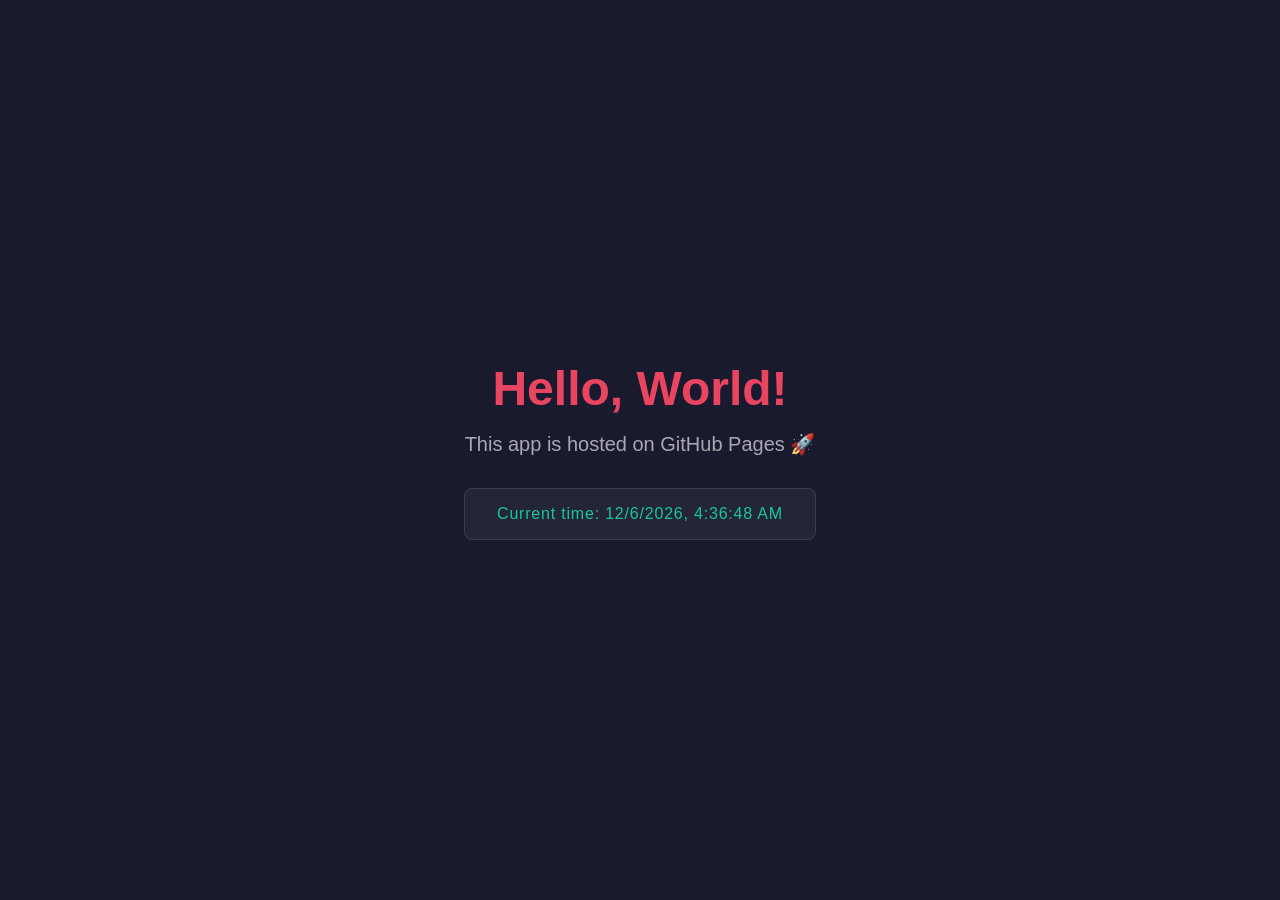
==== index.html @ 798f4130 "Initial commit: demo web app Made-with: Cursor" ====
<!DOCTYPE html>
<html lang="en">
<head>
    <meta charset="UTF-8">
    <meta name="viewport" content="width=device-width, initial-scale=1.0">
    <title>My Demo App</title>
    <link rel="stylesheet" href="css/style.css">
</head>
<body>
    <div class="container">
        <h1>Hello, World!</h1>
        <p class="subtitle">This app is hosted on GitHub Pages 🚀</p>
        <div id="app"></div>
    </div>
    <script src="js/app.js"></script>
</body>
</html>
---- css/style.css ----
*, *::before, *::after {
    box-sizing: border-box;
    margin: 0;
    padding: 0;
}

body {
    font-family: Arial, sans-serif;
    display: flex;
    flex-direction: column;
    align-items: center;
    justify-content: center;
    min-height: 100vh;
    background: #1a1a2e;
    color: #eee;
}

.container {
    text-align: center;
    padding: 2rem;
}

h1 {
    font-size: 3rem;
    color: #e94560;
    margin-bottom: 1rem;
}

.subtitle {
    font-size: 1.25rem;
    color: #a8a8b3;
    margin-bottom: 2rem;
}

#app {
    background: rgba(255, 255, 255, 0.05);
    border: 1px solid rgba(255, 255, 255, 0.1);
    border-radius: 8px;
    padding: 1rem 2rem;
    font-size: 1rem;
    color: #16c79a;
    letter-spacing: 0.05em;
}
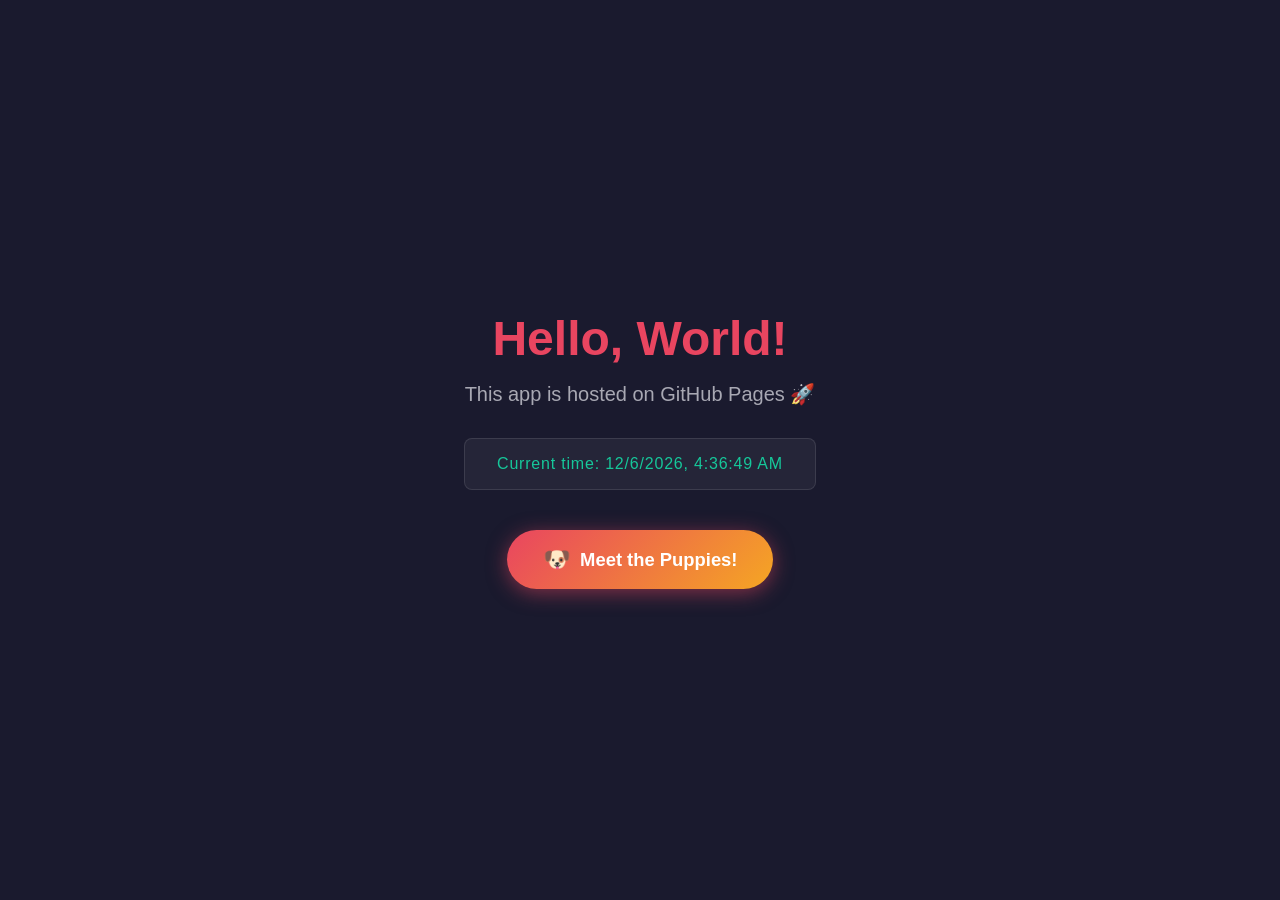
==== commit 879e31b1: "Add puppy gallery page with fancy navigation button Made-with: Cursor" ====
--- a/index.html
+++ b/index.html
@@ -11,6 +11,11 @@
         <h1>Hello, World!</h1>
         <p class="subtitle">This app is hosted on GitHub Pages 🚀</p>
         <div id="app"></div>
+        <a href="puppies.html" class="btn-puppies">
+            <span class="btn-icon">🐶</span>
+            <span class="btn-text">Meet the Puppies!</span>
+            <span class="btn-shine"></span>
+        </a>
     </div>
     <script src="js/app.js"></script>
 </body>
--- a/css/style.css
+++ b/css/style.css
@@ -15,6 +15,7 @@
     color: #eee;
 }
 
+/* ── Shared container ── */
 .container {
     text-align: center;
     padding: 2rem;
@@ -40,4 +41,194 @@
     font-size: 1rem;
     color: #16c79a;
     letter-spacing: 0.05em;
-}
+    margin-bottom: 2.5rem;
+}
+
+/* ── Fancy "Meet the Puppies" button ── */
+.btn-puppies {
+    position: relative;
+    display: inline-flex;
+    align-items: center;
+    gap: 0.6rem;
+    padding: 1rem 2.2rem;
+    font-size: 1.15rem;
+    font-weight: bold;
+    text-decoration: none;
+    color: #fff;
+    background: linear-gradient(135deg, #e94560 0%, #f5a623 100%);
+    border-radius: 50px;
+    overflow: hidden;
+    box-shadow: 0 4px 20px rgba(233, 69, 96, 0.5);
+    transition: transform 0.2s ease, box-shadow 0.2s ease;
+}
+
+.btn-puppies:hover {
+    transform: translateY(-3px) scale(1.04);
+    box-shadow: 0 8px 30px rgba(233, 69, 96, 0.7);
+}
+
+.btn-puppies:active {
+    transform: translateY(0) scale(0.98);
+}
+
+.btn-icon {
+    font-size: 1.4rem;
+    animation: wag 1s infinite alternate ease-in-out;
+}
+
+@keyframes wag {
+    from { transform: rotate(-15deg); }
+    to   { transform: rotate(15deg); }
+}
+
+/* Shine sweep effect */
+.btn-shine {
+    position: absolute;
+    top: 0; left: -75%;
+    width: 50%;
+    height: 100%;
+    background: linear-gradient(
+        120deg,
+        transparent 0%,
+        rgba(255,255,255,0.35) 50%,
+        transparent 100%
+    );
+    animation: shine 2.5s infinite;
+}
+
+@keyframes shine {
+    0%   { left: -75%; }
+    60%  { left: 125%; }
+    100% { left: 125%; }
+}
+
+/* ── Puppies page ── */
+.container--puppies {
+    max-width: 1100px;
+    width: 100%;
+    padding: 2rem 1rem;
+}
+
+.puppies-title {
+    font-size: 2.5rem;
+}
+
+/* Gallery grid */
+.gallery {
+    display: grid;
+    grid-template-columns: repeat(3, 1fr);
+    gap: 1rem;
+    margin: 2rem 0;
+}
+
+@media (max-width: 700px) {
+    .gallery { grid-template-columns: repeat(2, 1fr); }
+}
+
+@media (max-width: 440px) {
+    .gallery { grid-template-columns: 1fr; }
+}
+
+.puppy-card {
+    border-radius: 12px;
+    overflow: hidden;
+    background: rgba(255,255,255,0.05);
+    box-shadow: 0 4px 16px rgba(0,0,0,0.4);
+    animation: pop-in 0.4s ease both;
+    transition: transform 0.2s ease, box-shadow 0.2s ease;
+}
+
+.puppy-card:hover {
+    transform: scale(1.03);
+    box-shadow: 0 8px 28px rgba(0,0,0,0.55);
+}
+
+.puppy-card img {
+    width: 100%;
+    height: 220px;
+    object-fit: cover;
+    display: block;
+}
+
+@keyframes pop-in {
+    from { opacity: 0; transform: scale(0.85); }
+    to   { opacity: 1; transform: scale(1); }
+}
+
+/* Loading state */
+.loading {
+    grid-column: 1 / -1;
+    display: flex;
+    flex-direction: column;
+    align-items: center;
+    gap: 1rem;
+    padding: 3rem;
+    color: #a8a8b3;
+}
+
+.spinner {
+    width: 48px;
+    height: 48px;
+    border: 4px solid rgba(255,255,255,0.1);
+    border-top-color: #e94560;
+    border-radius: 50%;
+    animation: spin 0.8s linear infinite;
+}
+
+@keyframes spin {
+    to { transform: rotate(360deg); }
+}
+
+.error {
+    grid-column: 1 / -1;
+    color: #e94560;
+    font-size: 1.1rem;
+    padding: 2rem;
+}
+
+/* Reload button */
+.btn-reload {
+    display: inline-flex;
+    align-items: center;
+    gap: 0.5rem;
+    padding: 0.75rem 1.8rem;
+    font-size: 1rem;
+    font-weight: bold;
+    color: #fff;
+    background: linear-gradient(135deg, #16c79a, #0a8f6e);
+    border: none;
+    border-radius: 50px;
+    cursor: pointer;
+    box-shadow: 0 4px 16px rgba(22, 199, 154, 0.4);
+    transition: transform 0.2s ease, box-shadow 0.2s ease;
+    margin-bottom: 1.2rem;
+}
+
+.btn-reload:hover:not(:disabled) {
+    transform: translateY(-2px) scale(1.04);
+    box-shadow: 0 6px 22px rgba(22, 199, 154, 0.6);
+}
+
+.btn-reload:disabled {
+    opacity: 0.5;
+    cursor: not-allowed;
+}
+
+/* Back button */
+.btn-back {
+    display: inline-block;
+    padding: 0.65rem 1.6rem;
+    font-size: 0.95rem;
+    text-decoration: none;
+    color: #a8a8b3;
+    border: 1px solid rgba(255,255,255,0.15);
+    border-radius: 50px;
+    transition: color 0.2s ease, border-color 0.2s ease, background 0.2s ease;
+    margin-left: 0.8rem;
+}
+
+.btn-back:hover {
+    color: #fff;
+    border-color: rgba(255,255,255,0.4);
+    background: rgba(255,255,255,0.07);
+}
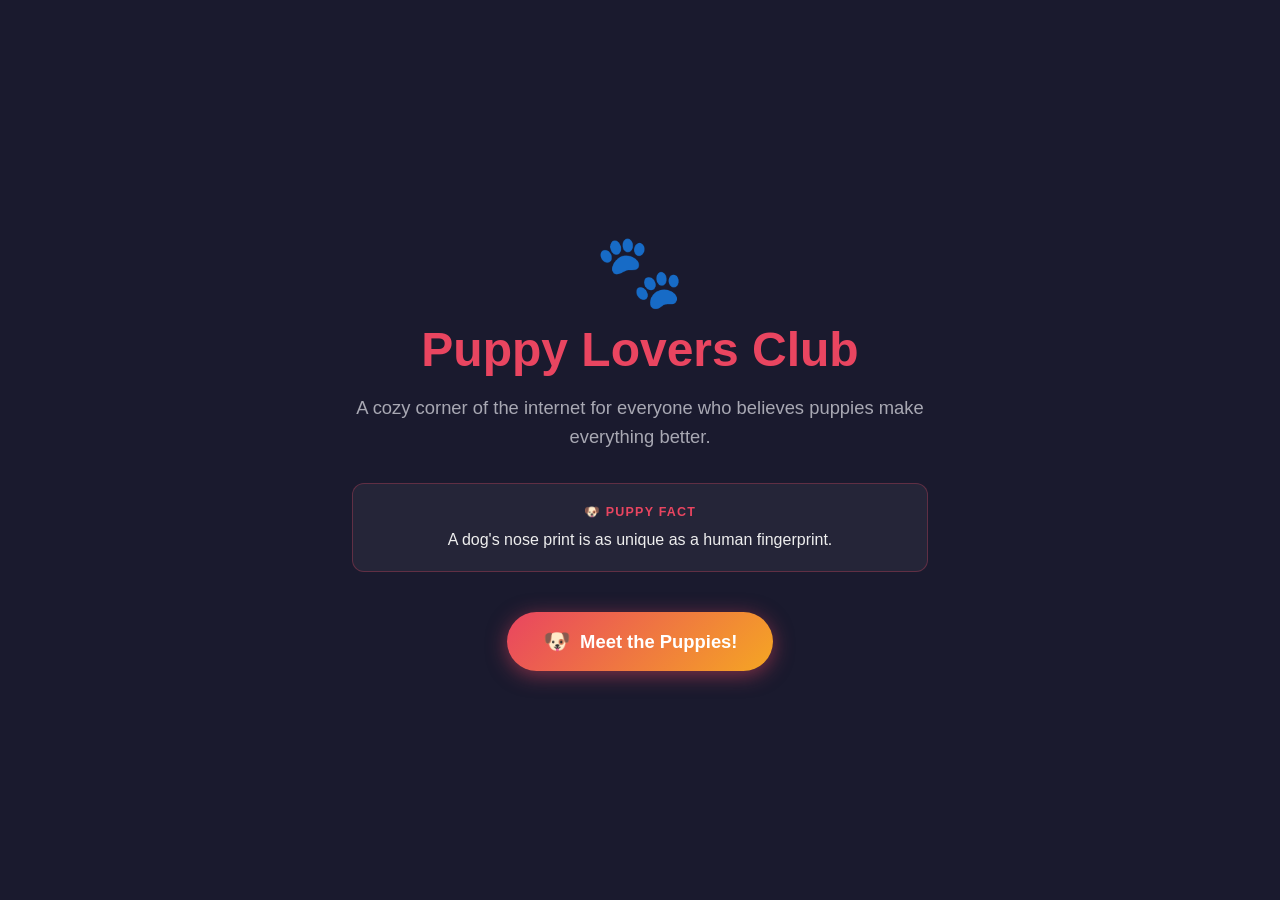
==== commit 877ee46e: "Rebrand to Puppy Lovers Club - new home page theme Made-with: Cursor" ====
--- a/index.html
+++ b/index.html
@@ -3,14 +3,20 @@
 <head>
     <meta charset="UTF-8">
     <meta name="viewport" content="width=device-width, initial-scale=1.0">
-    <title>My Demo App</title>
+    <title>Puppy Lovers Club 🐾</title>
     <link rel="stylesheet" href="css/style.css">
 </head>
 <body>
     <div class="container">
-        <h1>Hello, World!</h1>
-        <p class="subtitle">This app is hosted on GitHub Pages 🚀</p>
-        <div id="app"></div>
+        <div class="hero-icon">🐾</div>
+        <h1>Puppy Lovers Club</h1>
+        <p class="subtitle">A cozy corner of the internet for everyone who believes puppies make everything better.</p>
+
+        <div class="fact-box" id="fact-box">
+            <span class="fact-label">🐶 Puppy Fact</span>
+            <p id="fact-text"></p>
+        </div>
+
         <a href="puppies.html" class="btn-puppies">
             <span class="btn-icon">🐶</span>
             <span class="btn-text">Meet the Puppies!</span>
--- a/css/style.css
+++ b/css/style.css
@@ -19,6 +19,18 @@
 .container {
     text-align: center;
     padding: 2rem;
+    max-width: 640px;
+}
+
+.hero-icon {
+    font-size: 4.5rem;
+    margin-bottom: 0.5rem;
+    animation: bounce 2s infinite ease-in-out;
+}
+
+@keyframes bounce {
+    0%, 100% { transform: translateY(0); }
+    50%       { transform: translateY(-12px); }
 }
 
 h1 {
@@ -28,20 +40,42 @@
 }
 
 .subtitle {
-    font-size: 1.25rem;
+    font-size: 1.15rem;
     color: #a8a8b3;
     margin-bottom: 2rem;
-}
-
-#app {
+    line-height: 1.6;
+}
+
+/* Puppy fact box */
+.fact-box {
     background: rgba(255, 255, 255, 0.05);
-    border: 1px solid rgba(255, 255, 255, 0.1);
-    border-radius: 8px;
-    padding: 1rem 2rem;
+    border: 1px solid rgba(233, 69, 96, 0.3);
+    border-radius: 12px;
+    padding: 1.2rem 1.8rem;
+    margin-bottom: 2.5rem;
+    cursor: pointer;
+    transition: border-color 0.2s ease, background 0.2s ease;
+}
+
+.fact-box:hover {
+    border-color: rgba(233, 69, 96, 0.7);
+    background: rgba(255, 255, 255, 0.08);
+}
+
+.fact-label {
+    display: block;
+    font-size: 0.78rem;
+    text-transform: uppercase;
+    letter-spacing: 0.1em;
+    color: #e94560;
+    margin-bottom: 0.5rem;
+    font-weight: bold;
+}
+
+.fact-box p {
     font-size: 1rem;
-    color: #16c79a;
-    letter-spacing: 0.05em;
-    margin-bottom: 2.5rem;
+    color: #eee;
+    line-height: 1.6;
 }
 
 /* ── Fancy "Meet the Puppies" button ── */
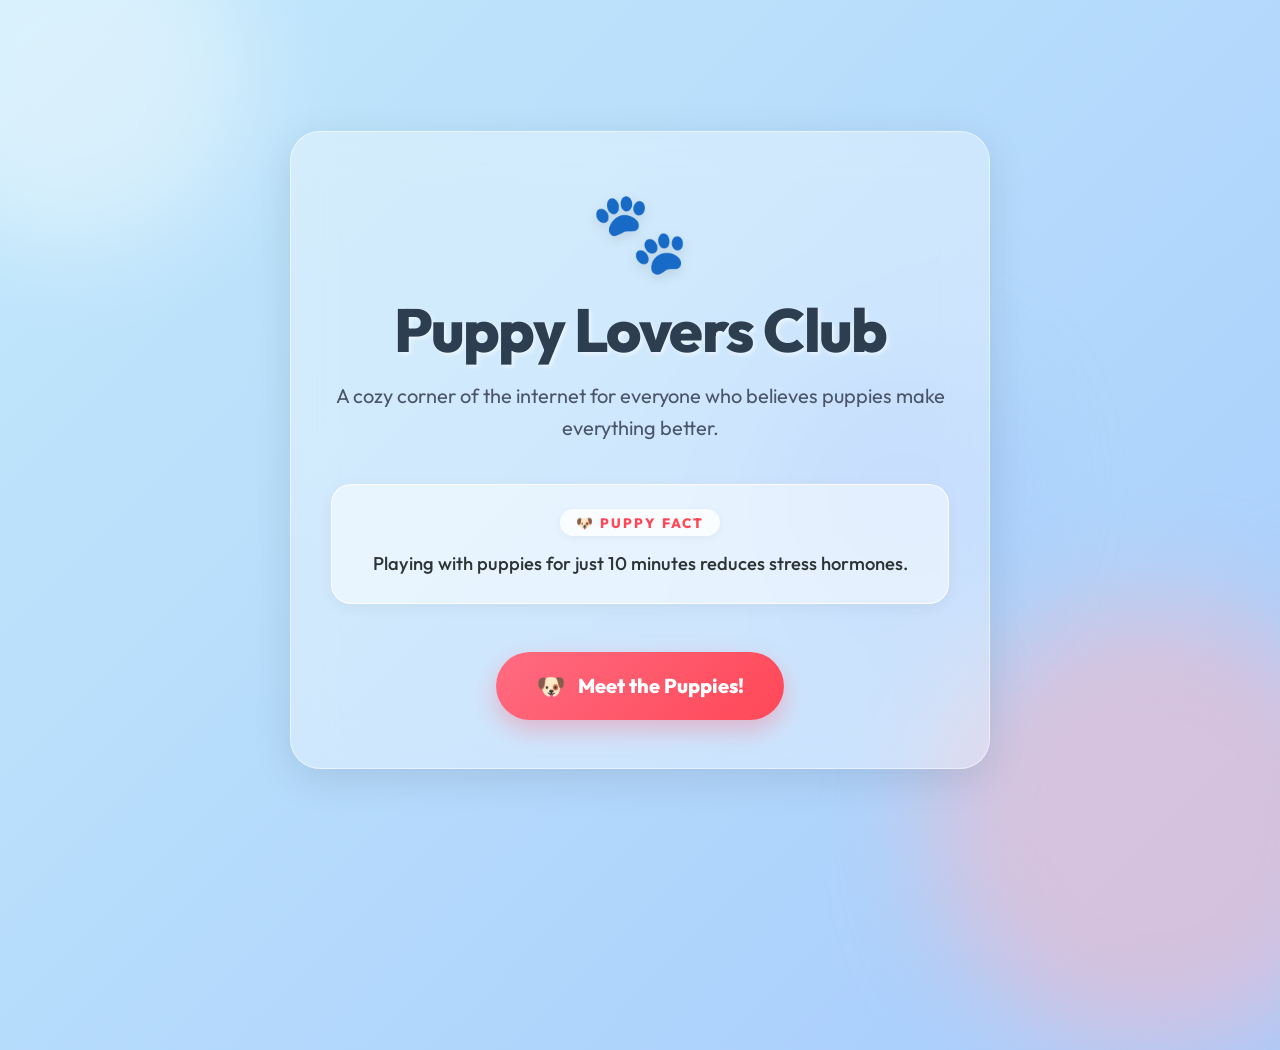
==== commit 8600257c: "Redesign pages with a modern glassmorphism UI Made-with: Cursor" ====
--- a/index.html
+++ b/index.html
@@ -7,6 +7,10 @@
     <link rel="stylesheet" href="css/style.css">
 </head>
 <body>
+    <div class="bg-shape shape1"></div>
+    <div class="bg-shape shape2"></div>
+    <div class="bg-shape shape3"></div>
+
     <div class="container">
         <div class="hero-icon">🐾</div>
         <h1>Puppy Lovers Club</h1>
@@ -25,4 +29,4 @@
     </div>
     <script src="js/app.js"></script>
 </body>
-</html>
+</html>
--- a/css/style.css
+++ b/css/style.css
@@ -1,3 +1,5 @@
+@import url('https://fonts.googleapis.com/css2?family=Outfit:wght@300;400;600;800&display=swap');
+
 *, *::before, *::after {
     box-sizing: border-box;
     margin: 0;
@@ -5,77 +7,144 @@
 }
 
 body {
-    font-family: Arial, sans-serif;
+    font-family: 'Outfit', sans-serif;
     display: flex;
     flex-direction: column;
     align-items: center;
     justify-content: center;
     min-height: 100vh;
-    background: #1a1a2e;
-    color: #eee;
+    background: linear-gradient(-45deg, #ff9a9e, #fecfef, #a1c4fd, #c2e9fb);
+    background-size: 400% 400%;
+    animation: gradientBG 15s ease infinite;
+    color: #333;
+    overflow-x: hidden;
+    position: relative;
+}
+
+@keyframes gradientBG {
+    0% { background-position: 0% 50%; }
+    50% { background-position: 100% 50%; }
+    100% { background-position: 0% 50%; }
+}
+
+/* Background floating shapes */
+.bg-shape {
+    position: absolute;
+    border-radius: 50%;
+    background: rgba(255, 255, 255, 0.4);
+    filter: blur(50px);
+    z-index: -1;
+    animation: float 10s infinite ease-in-out;
+}
+.shape1 { width: 350px; height: 350px; top: -100px; left: -100px; animation-delay: 0s; }
+.shape2 { width: 450px; height: 450px; bottom: -150px; right: -100px; animation-delay: -5s; background: rgba(255, 182, 193, 0.5); }
+.shape3 { width: 250px; height: 250px; top: 40%; left: 60%; animation-delay: -2s; background: rgba(161, 196, 253, 0.5); }
+
+@keyframes float {
+    0%, 100% { transform: translateY(0) scale(1); }
+    50% { transform: translateY(-30px) scale(1.05); }
 }
 
 /* ── Shared container ── */
 .container {
     text-align: center;
-    padding: 2rem;
-    max-width: 640px;
+    padding: 3rem 2.5rem;
+    max-width: 700px;
+    background: rgba(255, 255, 255, 0.35);
+    backdrop-filter: blur(20px);
+    -webkit-backdrop-filter: blur(20px);
+    border: 1px solid rgba(255, 255, 255, 0.5);
+    border-radius: 30px;
+    box-shadow: 0 10px 40px rgba(0, 0, 0, 0.1);
+    z-index: 10;
+    margin: 2rem;
 }
 
 .hero-icon {
-    font-size: 4.5rem;
-    margin-bottom: 0.5rem;
+    font-size: 5rem;
+    margin-bottom: 1rem;
     animation: bounce 2s infinite ease-in-out;
+    display: inline-block;
+    filter: drop-shadow(0 4px 6px rgba(0,0,0,0.1));
 }
 
 @keyframes bounce {
-    0%, 100% { transform: translateY(0); }
-    50%       { transform: translateY(-12px); }
+    0%, 100% { transform: translateY(0) rotate(0); }
+    50%       { transform: translateY(-15px) rotate(5deg); }
 }
 
 h1 {
-    font-size: 3rem;
-    color: #e94560;
+    font-size: 3.8rem;
+    font-weight: 800;
+    color: #2c3e50;
     margin-bottom: 1rem;
+    letter-spacing: -1.5px;
+    line-height: 1.1;
+    text-shadow: 2px 2px 4px rgba(255,255,255,0.6);
 }
 
 .subtitle {
-    font-size: 1.15rem;
-    color: #a8a8b3;
-    margin-bottom: 2rem;
+    font-size: 1.25rem;
+    color: #4a5568;
+    margin-bottom: 2.5rem;
     line-height: 1.6;
+    font-weight: 400;
 }
 
 /* Puppy fact box */
 .fact-box {
-    background: rgba(255, 255, 255, 0.05);
-    border: 1px solid rgba(233, 69, 96, 0.3);
-    border-radius: 12px;
-    padding: 1.2rem 1.8rem;
-    margin-bottom: 2.5rem;
+    background: rgba(255, 255, 255, 0.5);
+    border: 1px solid rgba(255, 255, 255, 0.8);
+    border-radius: 20px;
+    padding: 1.5rem 2rem;
+    margin-bottom: 3rem;
     cursor: pointer;
-    transition: border-color 0.2s ease, background 0.2s ease;
+    transition: all 0.4s cubic-bezier(0.25, 0.8, 0.25, 1);
+    box-shadow: 0 4px 15px rgba(0,0,0,0.05);
+    position: relative;
+    overflow: hidden;
+}
+
+.fact-box::before {
+    content: '';
+    position: absolute;
+    top: 0; left: -100%;
+    width: 50%;
+    height: 100%;
+    background: linear-gradient(to right, transparent, rgba(255,255,255,0.8), transparent);
+    transform: skewX(-20deg);
+    transition: 0.5s;
 }
 
 .fact-box:hover {
-    border-color: rgba(233, 69, 96, 0.7);
-    background: rgba(255, 255, 255, 0.08);
+    transform: translateY(-5px) scale(1.02);
+    box-shadow: 0 12px 30px rgba(0,0,0,0.1);
+    background: rgba(255, 255, 255, 0.7);
+}
+
+.fact-box:hover::before {
+    left: 150%;
 }
 
 .fact-label {
-    display: block;
-    font-size: 0.78rem;
+    display: inline-block;
+    font-size: 0.85rem;
     text-transform: uppercase;
-    letter-spacing: 0.1em;
-    color: #e94560;
-    margin-bottom: 0.5rem;
-    font-weight: bold;
+    letter-spacing: 0.15em;
+    color: #ff4757;
+    margin-bottom: 0.8rem;
+    font-weight: 800;
+    background: rgba(255,255,255,0.8);
+    padding: 0.3rem 1rem;
+    border-radius: 20px;
+    box-shadow: 0 2px 8px rgba(0,0,0,0.05);
 }
 
 .fact-box p {
-    font-size: 1rem;
-    color: #eee;
+    font-size: 1.15rem;
+    color: #2d3436;
     line-height: 1.6;
+    font-weight: 500;
 }
 
 /* ── Fancy "Meet the Puppies" button ── */
@@ -83,110 +152,130 @@
     position: relative;
     display: inline-flex;
     align-items: center;
-    gap: 0.6rem;
-    padding: 1rem 2.2rem;
-    font-size: 1.15rem;
-    font-weight: bold;
+    justify-content: center;
+    gap: 0.8rem;
+    padding: 1.2rem 2.5rem;
+    font-size: 1.25rem;
+    font-weight: 800;
     text-decoration: none;
     color: #fff;
-    background: linear-gradient(135deg, #e94560 0%, #f5a623 100%);
+    background: linear-gradient(135deg, #ff6b81 0%, #ff4757 100%);
     border-radius: 50px;
     overflow: hidden;
-    box-shadow: 0 4px 20px rgba(233, 69, 96, 0.5);
-    transition: transform 0.2s ease, box-shadow 0.2s ease;
+    box-shadow: 0 10px 25px rgba(255, 107, 129, 0.4);
+    transition: all 0.3s cubic-bezier(0.175, 0.885, 0.32, 1.275);
 }
 
 .btn-puppies:hover {
-    transform: translateY(-3px) scale(1.04);
-    box-shadow: 0 8px 30px rgba(233, 69, 96, 0.7);
+    transform: translateY(-5px) scale(1.05);
+    box-shadow: 0 15px 35px rgba(255, 107, 129, 0.6);
 }
 
 .btn-puppies:active {
-    transform: translateY(0) scale(0.98);
+    transform: translateY(2px) scale(0.98);
 }
 
 .btn-icon {
-    font-size: 1.4rem;
+    font-size: 1.5rem;
     animation: wag 1s infinite alternate ease-in-out;
 }
 
 @keyframes wag {
-    from { transform: rotate(-15deg); }
-    to   { transform: rotate(15deg); }
+    from { transform: rotate(-20deg); }
+    to   { transform: rotate(20deg); }
 }
 
 /* Shine sweep effect */
 .btn-shine {
     position: absolute;
-    top: 0; left: -75%;
+    top: 0; left: -100%;
     width: 50%;
     height: 100%;
     background: linear-gradient(
         120deg,
         transparent 0%,
-        rgba(255,255,255,0.35) 50%,
+        rgba(255,255,255,0.4) 50%,
         transparent 100%
     );
-    animation: shine 2.5s infinite;
+    animation: shine 3s infinite;
 }
 
 @keyframes shine {
-    0%   { left: -75%; }
-    60%  { left: 125%; }
-    100% { left: 125%; }
+    0%   { left: -100%; }
+    20%  { left: 200%; }
+    100% { left: 200%; }
 }
 
 /* ── Puppies page ── */
 .container--puppies {
-    max-width: 1100px;
-    width: 100%;
-    padding: 2rem 1rem;
+    max-width: 1200px;
+    width: 90%;
+    padding: 3rem 2rem;
 }
 
 .puppies-title {
-    font-size: 2.5rem;
+    font-size: 3.5rem;
 }
 
 /* Gallery grid */
 .gallery {
     display: grid;
-    grid-template-columns: repeat(3, 1fr);
-    gap: 1rem;
-    margin: 2rem 0;
-}
-
-@media (max-width: 700px) {
-    .gallery { grid-template-columns: repeat(2, 1fr); }
-}
-
-@media (max-width: 440px) {
-    .gallery { grid-template-columns: 1fr; }
+    grid-template-columns: repeat(auto-fill, minmax(300px, 1fr));
+    gap: 2rem;
+    margin: 3rem 0;
 }
 
 .puppy-card {
-    border-radius: 12px;
+    border-radius: 24px;
     overflow: hidden;
-    background: rgba(255,255,255,0.05);
-    box-shadow: 0 4px 16px rgba(0,0,0,0.4);
-    animation: pop-in 0.4s ease both;
-    transition: transform 0.2s ease, box-shadow 0.2s ease;
+    background: rgba(255, 255, 255, 0.8);
+    box-shadow: 0 10px 20px rgba(0,0,0,0.05);
+    animation: pop-in 0.6s cubic-bezier(0.175, 0.885, 0.32, 1.275) both;
+    transition: all 0.4s ease;
+    border: 6px solid #fff;
+    cursor: pointer;
+    position: relative;
+    backdrop-filter: blur(10px);
+}
+
+.puppy-card::after {
+    content: '🐾';
+    position: absolute;
+    bottom: -40px;
+    right: 20px;
+    font-size: 1.8rem;
+    opacity: 0;
+    transition: all 0.4s cubic-bezier(0.175, 0.885, 0.32, 1.275);
+    filter: drop-shadow(0 2px 4px rgba(0,0,0,0.2));
 }
 
 .puppy-card:hover {
-    transform: scale(1.03);
-    box-shadow: 0 8px 28px rgba(0,0,0,0.55);
+    transform: translateY(-12px) rotate(2deg);
+    box-shadow: 0 20px 40px rgba(0,0,0,0.12);
+    border-color: #ff9a9e;
+}
+
+.puppy-card:hover::after {
+    bottom: 20px;
+    opacity: 1;
+    transform: rotate(-15deg);
 }
 
 .puppy-card img {
     width: 100%;
-    height: 220px;
+    height: 280px;
     object-fit: cover;
     display: block;
+    transition: transform 0.6s ease;
+}
+
+.puppy-card:hover img {
+    transform: scale(1.1);
 }
 
 @keyframes pop-in {
-    from { opacity: 0; transform: scale(0.85); }
-    to   { opacity: 1; transform: scale(1); }
+    from { opacity: 0; transform: translateY(40px) scale(0.9); }
+    to   { opacity: 1; transform: translateY(0) scale(1); }
 }
 
 /* Loading state */
@@ -195,18 +284,20 @@
     display: flex;
     flex-direction: column;
     align-items: center;
-    gap: 1rem;
-    padding: 3rem;
-    color: #a8a8b3;
+    gap: 1.5rem;
+    padding: 5rem 2rem;
+    color: #4a5568;
+    font-weight: 700;
+    font-size: 1.3rem;
 }
 
 .spinner {
-    width: 48px;
-    height: 48px;
-    border: 4px solid rgba(255,255,255,0.1);
-    border-top-color: #e94560;
+    width: 70px;
+    height: 70px;
+    border: 6px solid rgba(255, 107, 129, 0.2);
+    border-top-color: #ff4757;
     border-radius: 50%;
-    animation: spin 0.8s linear infinite;
+    animation: spin 0.8s cubic-bezier(0.68, -0.55, 0.265, 1.55) infinite;
 }
 
 @keyframes spin {
@@ -215,54 +306,92 @@
 
 .error {
     grid-column: 1 / -1;
-    color: #e94560;
-    font-size: 1.1rem;
-    padding: 2rem;
+    color: #ff4757;
+    font-size: 1.3rem;
+    padding: 3rem;
+    font-weight: 700;
+    background: rgba(255, 255, 255, 0.6);
+    border-radius: 16px;
+    display: inline-block;
+}
+
+/* Actions container */
+.actions {
+    display: flex;
+    justify-content: center;
+    align-items: center;
+    flex-wrap: wrap;
+    gap: 1.5rem;
+    margin-top: 2rem;
 }
 
 /* Reload button */
 .btn-reload {
     display: inline-flex;
     align-items: center;
-    gap: 0.5rem;
-    padding: 0.75rem 1.8rem;
-    font-size: 1rem;
-    font-weight: bold;
+    gap: 0.8rem;
+    padding: 1.2rem 2.5rem;
+    font-size: 1.15rem;
+    font-weight: 800;
     color: #fff;
-    background: linear-gradient(135deg, #16c79a, #0a8f6e);
+    background: linear-gradient(135deg, #2ed573, #1dd1a1);
     border: none;
     border-radius: 50px;
     cursor: pointer;
-    box-shadow: 0 4px 16px rgba(22, 199, 154, 0.4);
-    transition: transform 0.2s ease, box-shadow 0.2s ease;
-    margin-bottom: 1.2rem;
+    box-shadow: 0 10px 25px rgba(46, 213, 115, 0.4);
+    transition: all 0.3s cubic-bezier(0.175, 0.885, 0.32, 1.275);
 }
 
 .btn-reload:hover:not(:disabled) {
-    transform: translateY(-2px) scale(1.04);
-    box-shadow: 0 6px 22px rgba(22, 199, 154, 0.6);
+    transform: translateY(-5px) scale(1.05);
+    box-shadow: 0 15px 35px rgba(46, 213, 115, 0.6);
 }
 
 .btn-reload:disabled {
-    opacity: 0.5;
+    opacity: 0.6;
     cursor: not-allowed;
+    transform: none;
 }
 
 /* Back button */
 .btn-back {
-    display: inline-block;
-    padding: 0.65rem 1.6rem;
-    font-size: 0.95rem;
+    display: inline-flex;
+    align-items: center;
+    padding: 1.1rem 2.2rem;
+    font-size: 1.1rem;
+    font-weight: 700;
     text-decoration: none;
-    color: #a8a8b3;
-    border: 1px solid rgba(255,255,255,0.15);
+    color: #2c3e50;
+    background: rgba(255,255,255,0.7);
     border-radius: 50px;
-    transition: color 0.2s ease, border-color 0.2s ease, background 0.2s ease;
-    margin-left: 0.8rem;
+    transition: all 0.3s ease;
+    border: 2px solid transparent;
 }
 
 .btn-back:hover {
-    color: #fff;
-    border-color: rgba(255,255,255,0.4);
-    background: rgba(255,255,255,0.07);
-}
+    color: #ff4757;
+    background: #fff;
+    transform: translateX(-5px);
+    border-color: #ff4757;
+    box-shadow: 0 8px 20px rgba(255, 71, 87, 0.15);
+}
+
+/* Responsive adjustments */
+@media (max-width: 768px) {
+    h1 {
+        font-size: 2.8rem;
+    }
+    .puppies-title {
+        font-size: 2.5rem;
+    }
+    .hero-icon {
+        font-size: 4rem;
+    }
+    .container {
+        padding: 2rem 1.5rem;
+    }
+    .gallery {
+        grid-template-columns: repeat(auto-fill, minmax(250px, 1fr));
+        gap: 1.5rem;
+    }
+}
